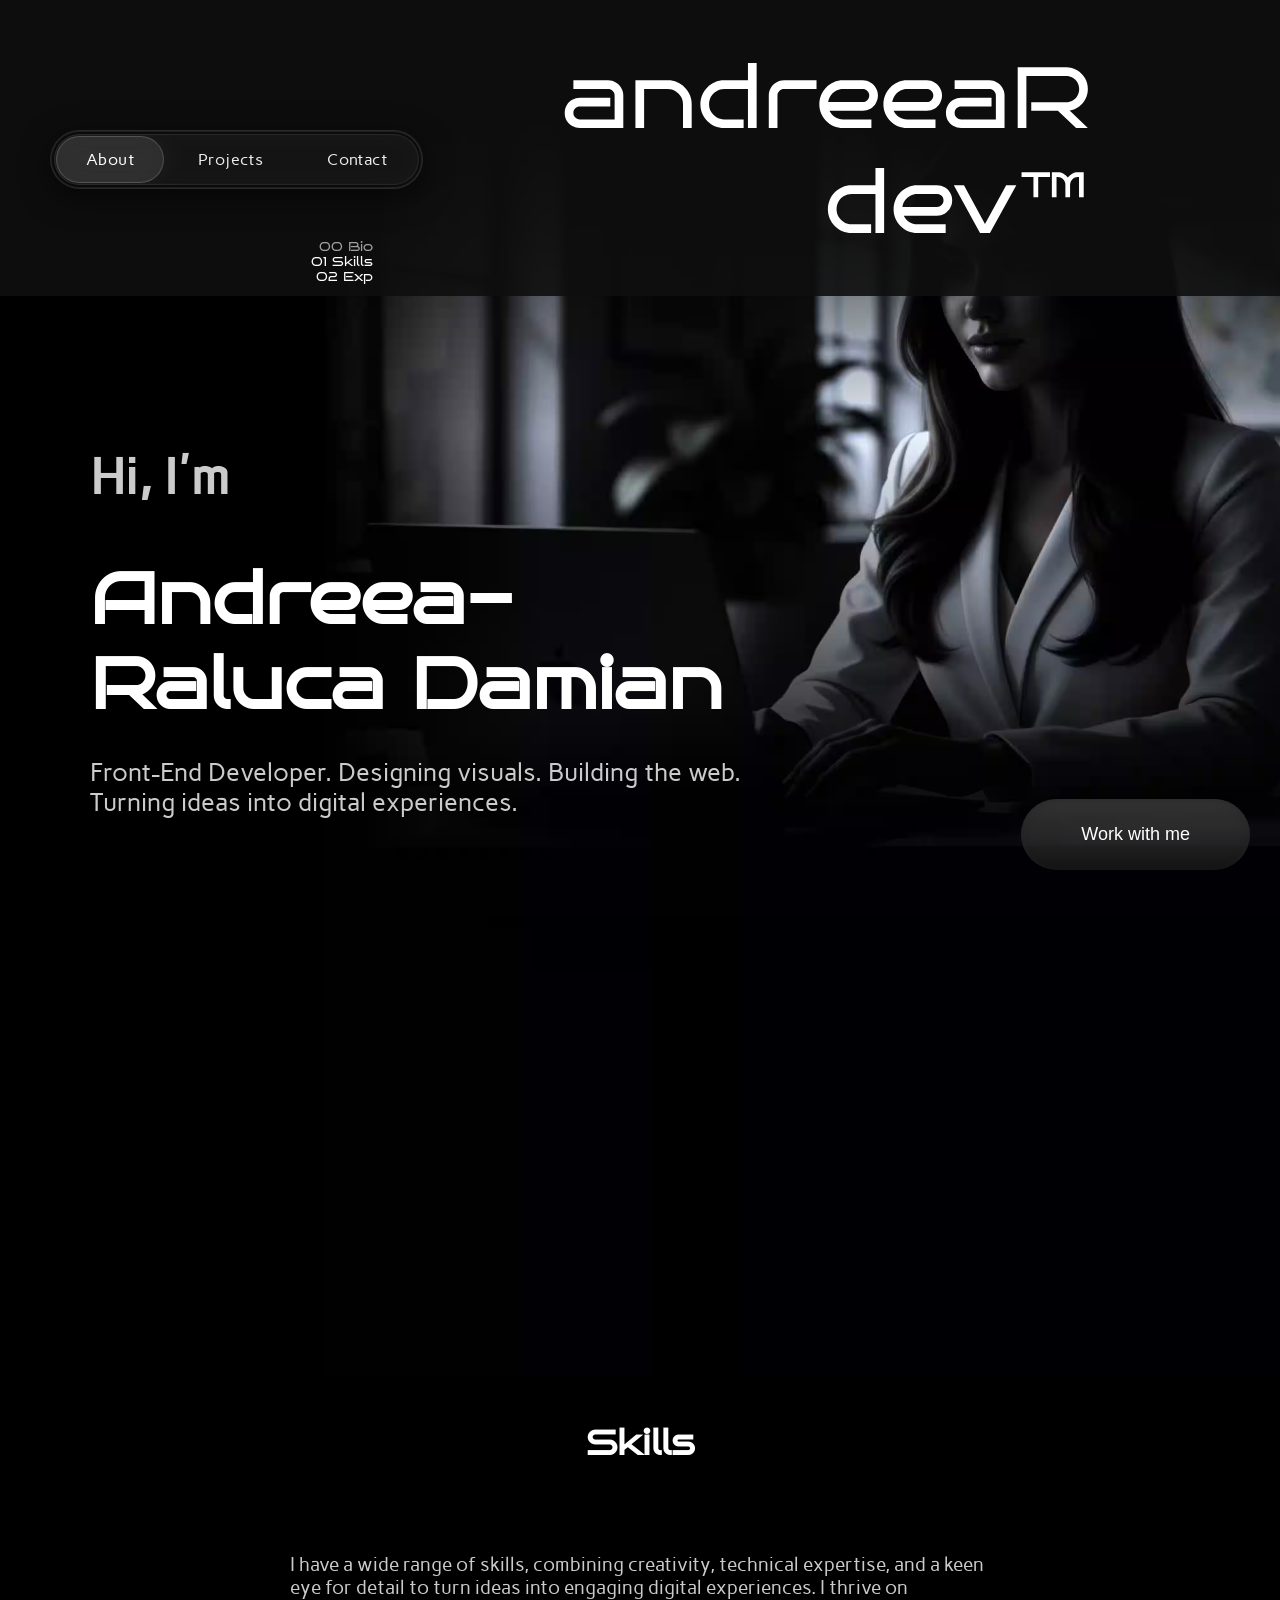
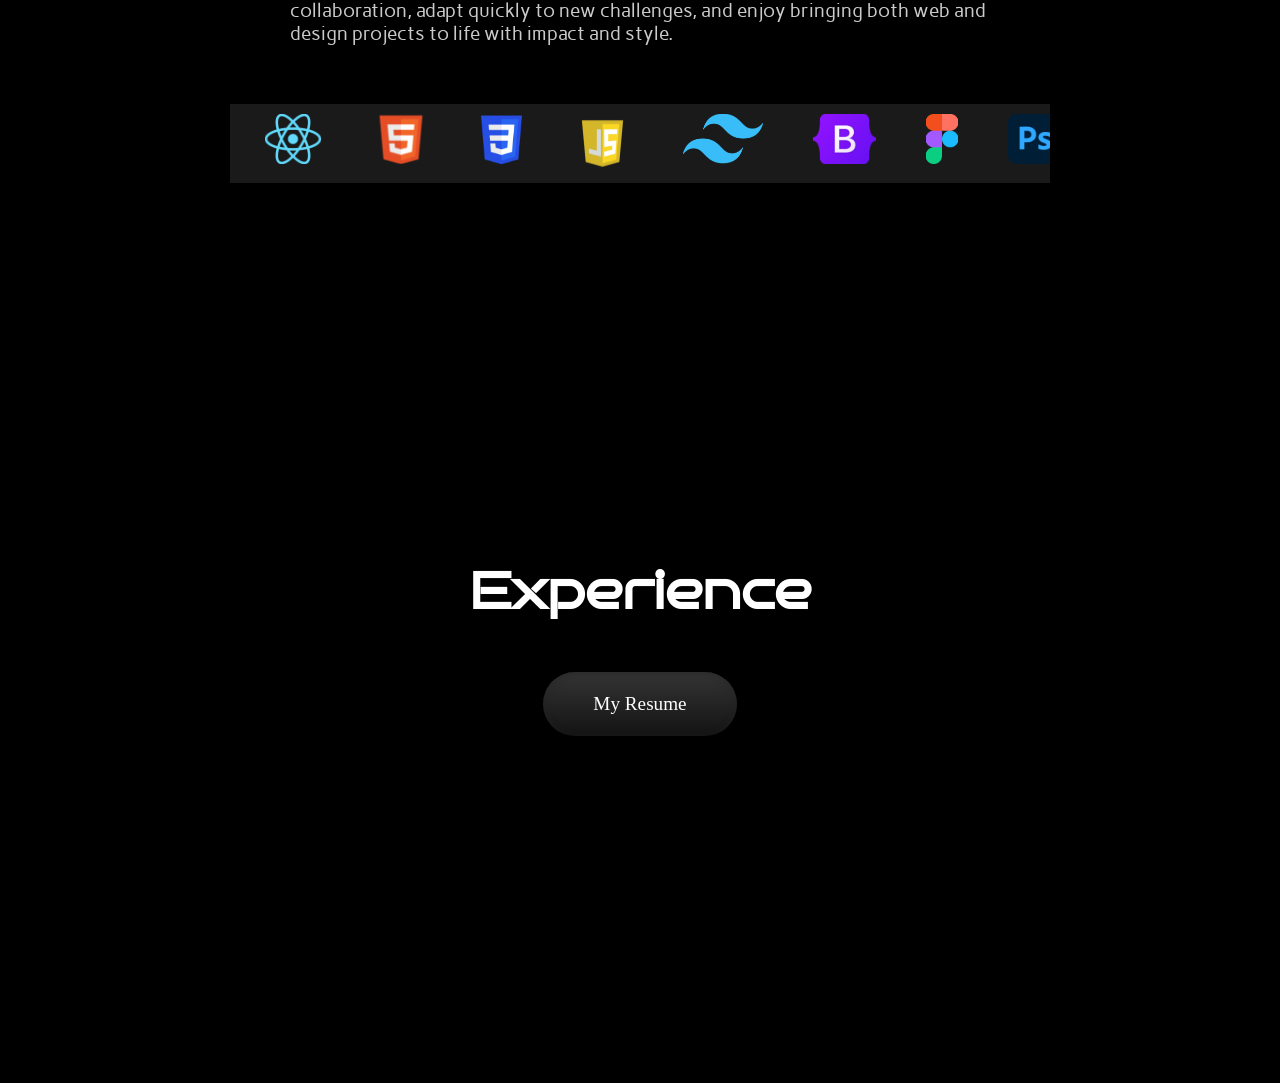
==== index.html @ 7f21b992 "first commit" ====
<!DOCTYPE html>
<html lang="en">
<head>
    <meta charset="UTF-8">
    <meta name="viewport" content="width=device-width, initial-scale=1.0">
    <title>andreeaR dev™ | Portfolio</title>
    <link rel="stylesheet" href="style.css">
    <link rel="stylesheet" href='main.css'>
    <script src="index.js" defer></script>
    <link rel="preconnect" href="https://fonts.googleapis.com">
    <link rel="preconnect" href="https://fonts.gstatic.com" crossorigin>
    <link href="https://fonts.googleapis.com/css2?family=Bruno+Ace&family=Carme&display=swap" rel="stylesheet">
</head>
<body>
    <main>
        <nav class="sticky">
            <img src="images/logodev.svg" alt="logo">
            <div class="tablet">
            <div class="nav-wrap">
                <div class="bubble på"></div>
                <div class="bubble hover"></div>
                <ul class="nav">
                    <a class="på" href="index.html">About</a>
                    <a href="projects.html">Projects</a>
                    <a href="contact.html">Contact</a>
                </ul>
            </div>
            <ul class='map active'>
                <a class="utgrått" href="#about">00 Bio</a>
                <a href="#skills">01 Skills</a>
                <a href="#exp">02 Exp</a>
            </ul>
            <ul class="map hidden">
                <a href="#web">03 Web</a>
                <a href="#graphic">04 Graphic</a>
            </ul>
            <ul class="map hidden">
                <a href="#contact">05 Contact</a>
                <a href="#ask">06 Ask</a>
            </ul>
        </nav>
        <div class="text section" id="about">
            <h3>Hi, I'm</h3>
            <h2>Andreea-Raluca Damian</h2>
            <p>Front-End Developer. Designing visuals. Building the web. Turning ideas into digital experiences.</p>
        </div>
        </div>
        <div class="btn">
            <button class="sticky">Work with me</button>
        </div>
        <div class="break"></div>
        <div class="skills section" id="skills">
            <h2>Skills</h2>
            <p>I have a wide range of skills, combining creativity, technical expertise, and a keen eye for detail to turn ideas into engaging digital experiences. I thrive on collaboration, adapt quickly to new challenges, and enjoy bringing both web and design projects to life with impact and style. </p>
            <div class="carusel-wrap">
                <div class="carusel">
                    <img src="images/image 1.svg" alt="react logo">
                    <img src="images/image 2.svg" alt="html logo">
                    <img src="images/image 3.svg" alt="css logo">
                    <img src="images/image 4.svg" alt="javascript logo">
                    <img src="images/image 5.svg" alt="tailwind logo">
                    <img src="images/image 6.svg" alt="bootstrap logo">
                    <img src="images/image 7.svg" alt="figma logo" width="20px">
                    <img src="images/image 8.svg" alt="photoshop logo">
                    <img src="images/image 9.svg" alt="illustrator logo">
                    <img src="images/image 10.svg" alt="indesign logo">
                    <img src="images/image 11.svg" alt="angular logo">
                    <img src="images/image 12.svg" alt="vue.js logo">
                    <img src="images/image 13.svg" alt="sass logo">
                    <img src="images/image 14.svg" alt="visual studio code logo">
                    <img src="images/image 15.svg" alt="python logo">
                    <img src="images/image 16.svg" alt="github logo">
                    <img src="images/image 1.svg" alt="react logo">
                    <img src="images/image 2.svg" alt="html logo">
                    <img src="images/image 3.svg" alt="css logo">
                    <img src="images/image 4.svg" alt="javascript logo">
                    <img src="images/image 5.svg" alt="tailwind logo">
                    <img src="images/image 6.svg" alt="bootstrap logo">
                    <img src="images/image 7.svg" alt="figma logo" width="20px">
                    <img src="images/image 8.svg" alt="photoshop logo">
                    <img src="images/image 9.svg" alt="illustrator logo">
                    <img src="images/image 10.svg" alt="indesign logo">
                    <img src="images/image 11.svg" alt="angular logo">
                    <img src="images/image 12.svg" alt="vue.js logo">
                    <img src="images/image 13.svg" alt="sass logo">
                    <img src="images/image 14.svg" alt="visual studio code logo">
                    <img src="images/image 15.svg" alt="python logo">
                    <img src="images/image 16.svg" alt="github logo">
                </div>
            </div>
        </div>
        <div class="break2"></div>
        <div class="exp section" id="exp">
            <h2>Experience</h2>
            <a href="files/CV-Andreea-Raluca-Damian.pdf" target="_blank" class="expe">My Resume</a>
        </div>
    </main>
</body>
</html>
---- style.css ----
h2{
    color: rgb(255, 255, 255);
    font-size: 32px;
    font-family: "Bruno Ace", sans-serif;
    margin: 30px 0;
}

p, h3{
    color: rgb(203, 203, 203);
    font-family: "Carme", sans-serif;
}
h3{
    font-size: 30px;
}

div.text{
    margin: 50px 30px;
}

.expe{
    color: white;
    padding: 20px 30px;
    margin-top: 20px;
    border: 1px;
    border-radius: 30px;
    border-color: rgb(117, 117, 117, 0.7);
    cursor: pointer;
    background: linear-gradient(180deg, rgba(70, 70, 70, 0.75),rgba(30, 30, 30, 0.65));
    box-shadow: inset 0 2px 7px rgba(35, 35, 35, 0.6);
}
.carusel-wrap {
    overflow: hidden;
    background: #1a1a1a; 
    padding: 10px;
}

.carusel{
    display: flex;
    width: calc(200%); 
    animation: scroll 15s linear infinite;
}

.carusel img { 
    margin: 0 25px;
    object-fit: contain;
}

.skills p{
    width: fit-content;
    display: flex;
    flex-direction: column;
    justify-content: center;
    align-items: center;
    padding: 40px;
    gap: 40px;
}

.skills h2{
    justify-self: center;
    font-size: larger;
}

@keyframes scroll {
    0% { transform: translateX(0); }
    100% { transform: translateX(-50%); }
}

.exp{
    display: flex;
    flex-direction: column;
    align-items: center;
    justify-content: center;
    height: 500px;
    padding-bottom: 100px;
}

@media (min-width:1400px) {
    div.carusel-wrap{
        width: 100%;
        margin-top: 50px;
    }
    nav.sticky img{
        justify-content: flex-end;

    }
    nav.sticky{
        gap:300px;
        justify-content: space-between;
    }
    body{
        background-image:url('images/bild\ desktop\ about.avif') ;
        background-position: bottom;
        background-repeat: no-repeat;
        background-size: cover;
    }
}
---- main.css ----
body{
    background-image: url('images/mobil\ bild\ svartvit.avif');
    background-size: cover;
    background-position: center;
    background-repeat: no-repeat;
    background-color: black;
    margin: 0;
    padding: 0;
}
:root {
    --glass-bg: rgba(15, 15, 15, 0.45);
    --glass-border: rgba(255, 255, 255, 0.12);
    --glass-highlight: rgba(255, 255, 255, 0.08);
    --glass-shadow: rgba(0, 0, 0, 0.55);
    --accent-color: rgb(162, 161, 161);
}
nav.sticky{
    position: sticky;
    top: 0;     
    z-index: 10;   
    background: rgba(15,15,15,0.9);   
    margin: 0;
}
.main, html{
    margin: 0;
    padding: 0;
}

.nav-wrap {
    top: 0;
    width: fit-content;
    display: block;
    position: relative;
    margin: 30px auto 0 auto;
    padding: 3px;
    background: var(--glass-bg);
    backdrop-filter: blur(20px);
    border-radius: 999px;
    border: 1px solid var(--glass-border);
    box-shadow:
        0 8px 30px var(--glass-shadow),
        inset 0 0 0 1px var(--glass-highlight);
}
.nav-wrap::after {
    content: "";
    inset: -1px;
    border-radius: inherit;
    pointer-events: none;
    background: linear-gradient(
        180deg,
        rgba(255,255,255,0.22),
        rgba(255,255,255,0.02)
    );
    opacity: 0.10;
}

.nav {
    width: fit-content;
    margin: 0;
    padding: 2px;
    position: relative;
    anchor-name: --nav;
}
.nav a:hover {
    anchor-name: --nav;
}


.bubble.hover {
    position-anchor: --nav;
    opacity: 0.6;
}

.nav a {
    position: relative;
    z-index: 3;
    display: inline-block;
    padding: 14px 30px;
    color: rgba(255,255,255,0.92);
    text-decoration: none;
    font-size: 14px;
    font-family: 'Carme', sans-serif;
    letter-spacing: 0.4px;
    transition: color 0.2s ease;
}

.nav a:hover {
    color: white;
}

.nav a.på {
    anchor-name: --active;
    color: white;
}

.bubble {
    position: absolute;
    z-index: 1;
    top: anchor(top);
    right: anchor(right);
    bottom: anchor(bottom);
    left: anchor(left);
    border-radius: 999px;
    background: rgba(255,255,255,0.10);
    backdrop-filter: blur(10px);
    -webkit-backdrop-filter: blur(10px);
    border: 1px solid rgba(255,255,255,0.20);
    box-shadow:
        0 4px 18px rgba(0,0,0,0.05),
        inset 0 0 0 1px rgba(255,255,255,0.02);
    transition: all 0.25s ease;
}

.bubble.på {
    position-anchor: --active;
}

.bubble.hover {
    position-anchor: --nav;
    opacity: 0.4;
}

.target {
    position: relative;
    z-index: 0;
}


a{
    color: white;
    text-decoration: none;
}
nav.sticky{
    display: flex;
    flex-direction: column;
}
.hidden{
    display: none;
}
.active{
    display: block;
    display: flex;
    flex-direction: column;
    align-items: flex-end;
    margin: 12px 50px;
    padding: 0;
}
.utgrått{
    color: var(--accent-color);
}

nav img{
    margin: 25px;
    
}

ul a{
    font-family: "Bruno Ace", sans-serif;
    font-size: x-small;
    cursor: pointer;
}

.break{
    height: 500px
}
.break2{
    height: 200px;
}
button.sticky{
    position: fixed;
    bottom: 30px;
    right: 30px;
    color: white;
    padding: 20px 30px;
    border: 1px;
    border-radius: 30px;
    border-color: rgb(117, 117, 117, 0.7);
    cursor: pointer;
    z-index: 9;
    background: linear-gradient(180deg, rgba(70, 70, 70, 0.75),rgba(30, 30, 30, 0.65));
    box-shadow: inset 0 2px 7px rgba(35, 35, 35, 0.6);
}

@media (min-width:1000px) {
    body{
        background-image: url('images/bild\ tablet\ about.avif');
        background-size: cover;
        background-repeat: no-repeat;
    }
    nav.sticky {
        display: flex;
        flex-direction: row-reverse;
        justify-content: center;
        align-items: center;
        padding: 0px 50px;

        img{
            flex-grow: 1;
            height: 170px;
            margin: 0;
        }
    }
    div.tablet{
        margin-top: 100px;
    }
    ul.map{
        margin-top: 50px;
        a{
            font-size: small;
        }
    }
    .skills{
        display: flex;
        flex-direction: column;
        align-items: center;
        justify-content: center;
        p {
            width: 700px;
            font-size: larger;
        }
        h2{
            font-size: 35px;
        }
    }
    .carusel-wrap{
        width: 800px;
    }
    .carusel img{
        height: 50px;
    }
    .carusel img:nth-of-type(7){
            width: 50px;
    }
    .carusel img:nth-of-type(4){
            height: 59px;
    }
    #about{
        width: 700px;
        margin-left: 90px;
        margin-top: 100px;
    }
    main{
        display: flex;
        flex-direction: column;
    }
    p{
        font-size: 25px;
    }
    h3{
        font-size: 50px;
    }
    h2{
        font-size: 70px;
    }
    .exp h2{
        font-size: 50px;
    }
    button.sticky{
        padding: 25px 60px;
        border-radius:999px ;
        font-size: large;
    }
    .exp {
        padding-bottom: 200px;
        a{
            padding: 21px 50px ;
            font-size: larger;
            border-radius: 999px;
        }
    }
    div.nav-wrap{
        a{
            font-size: 16px;
            flex-grow: 1;
        }
    }
}
@media (min-width:1400px) {
    div.carusel-wrap{
        width: 100%;
        margin-top: 50px;
    }
    nav.sticky img{
        justify-content: flex-end;
        width: 350px;

    }
    nav.sticky{
        gap:250px;
        justify-content: space-around;
    }
    ul.nav a{
        padding: 15px 50px;
    }
}
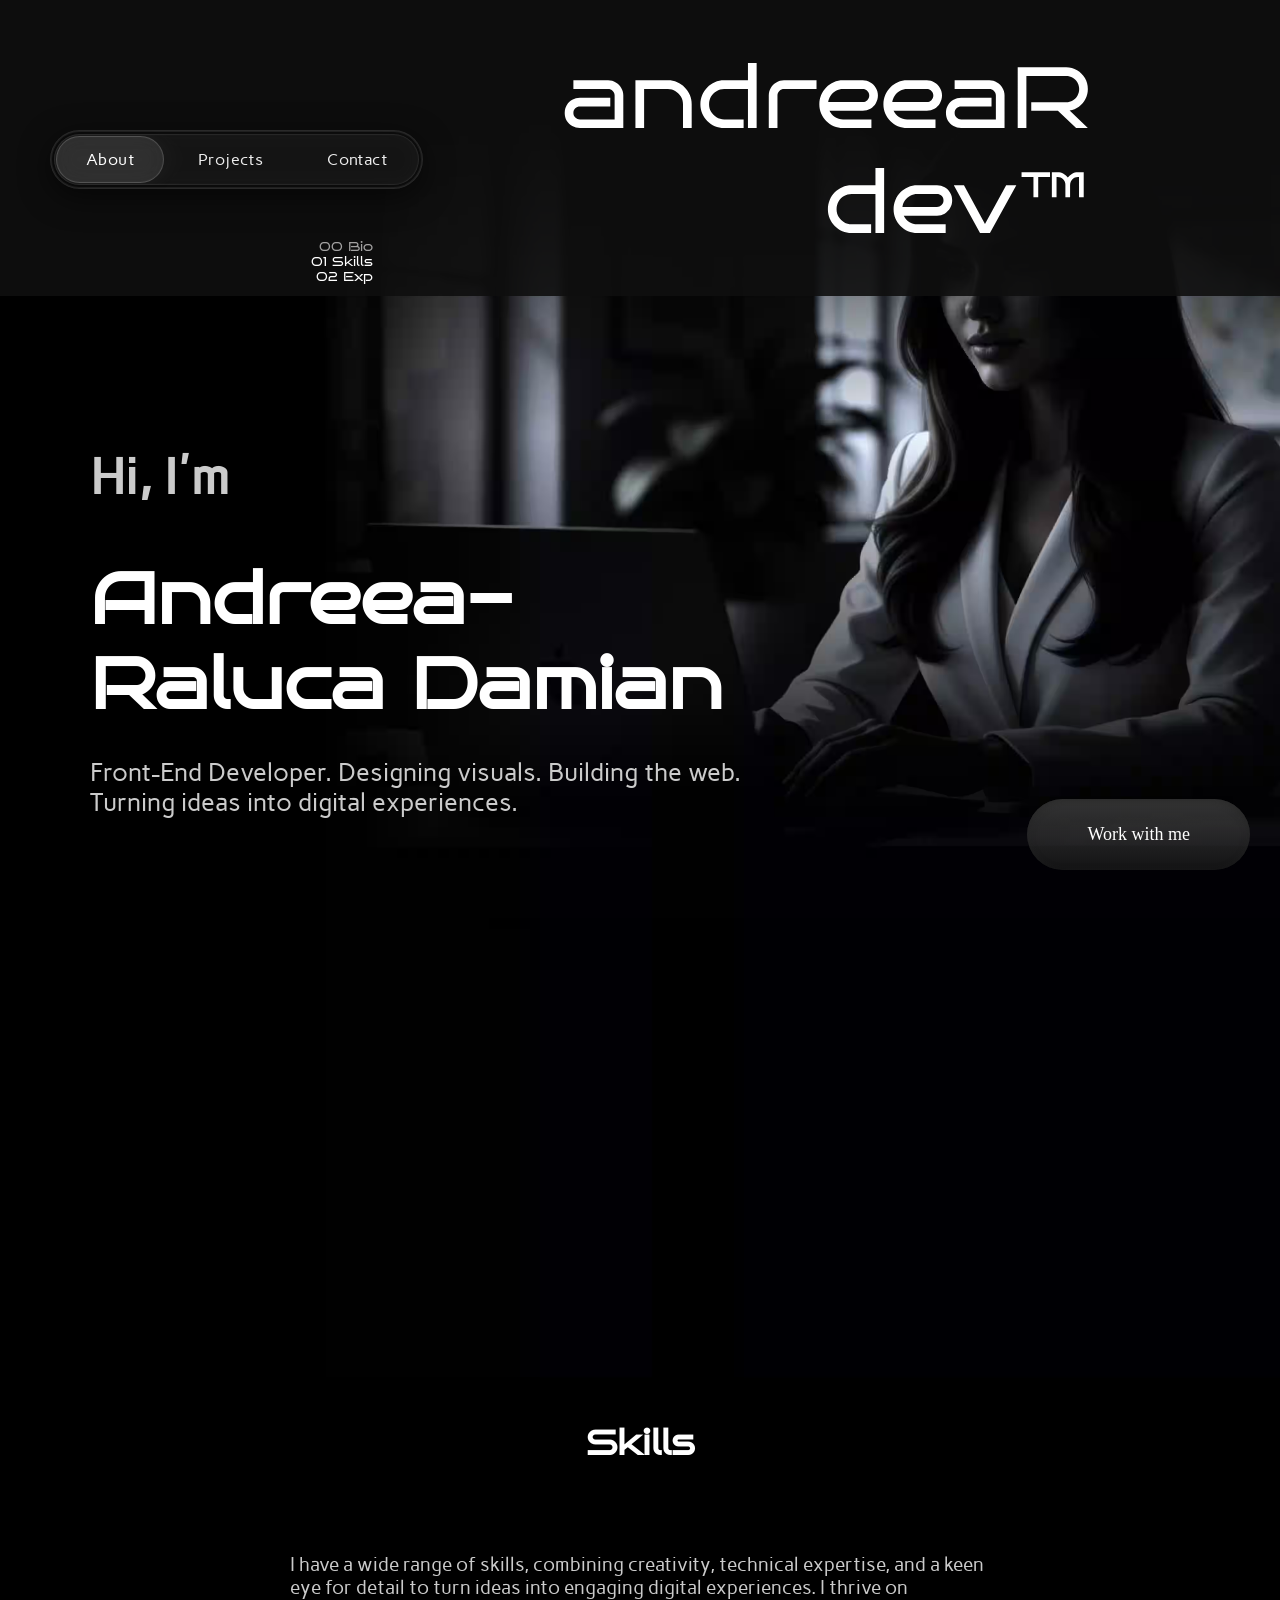
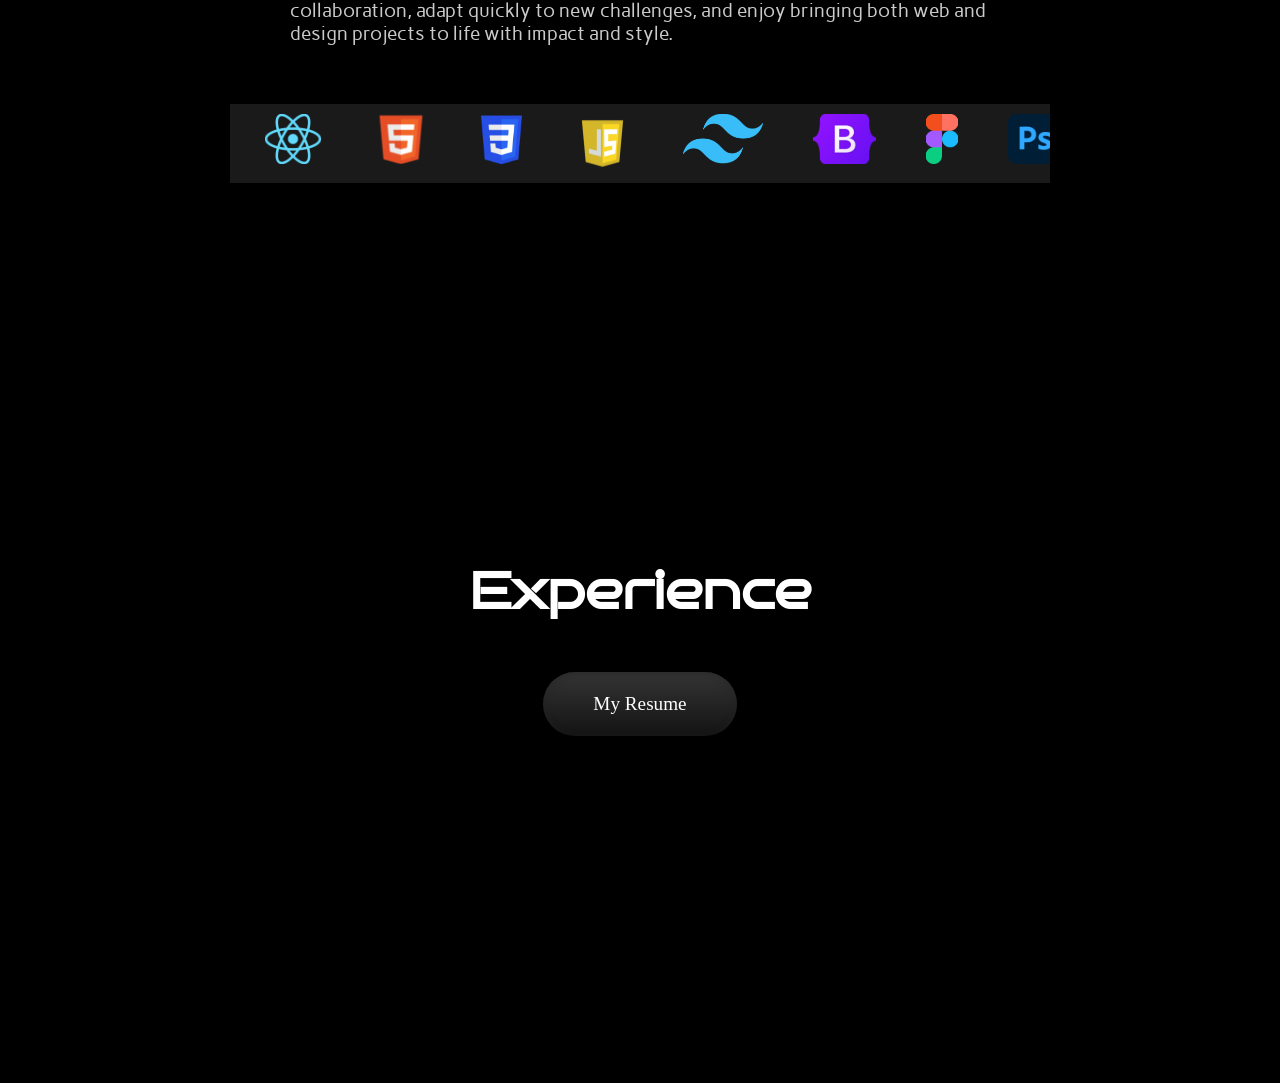
==== commit 7f2253ec: "Fixed the sticky button and the display on articles. Left to do; photos leveling, small fixes to mak" ====
--- a/index.html
+++ b/index.html
@@ -46,7 +46,7 @@
         </div>
         </div>
         <div class="btn">
-            <button class="sticky">Work with me</button>
+            <a class="sticky" href="contact.html">Work with me</a>
         </div>
         <div class="break"></div>
         <div class="skills section" id="skills">
--- a/main.css
+++ b/main.css
@@ -166,7 +166,7 @@
 .break2{
     height: 200px;
 }
-button.sticky{
+a.sticky{
     position: fixed;
     bottom: 30px;
     right: 30px;
@@ -255,7 +255,7 @@
     .exp h2{
         font-size: 50px;
     }
-    button.sticky{
+    a.sticky{
         padding: 25px 60px;
         border-radius:999px ;
         font-size: large;
@@ -271,7 +271,7 @@
     div.nav-wrap{
         a{
             font-size: 16px;
-            flex-grow: 1;
+            flex-grow: 0;
         }
     }
 }
@@ -293,3 +293,8 @@
         padding: 15px 50px;
     }
 }
+@media (min-width:720px) and (max-width:1000px ) {
+    ul.nav a{
+        padding: 18px 60px;
+    }
+}
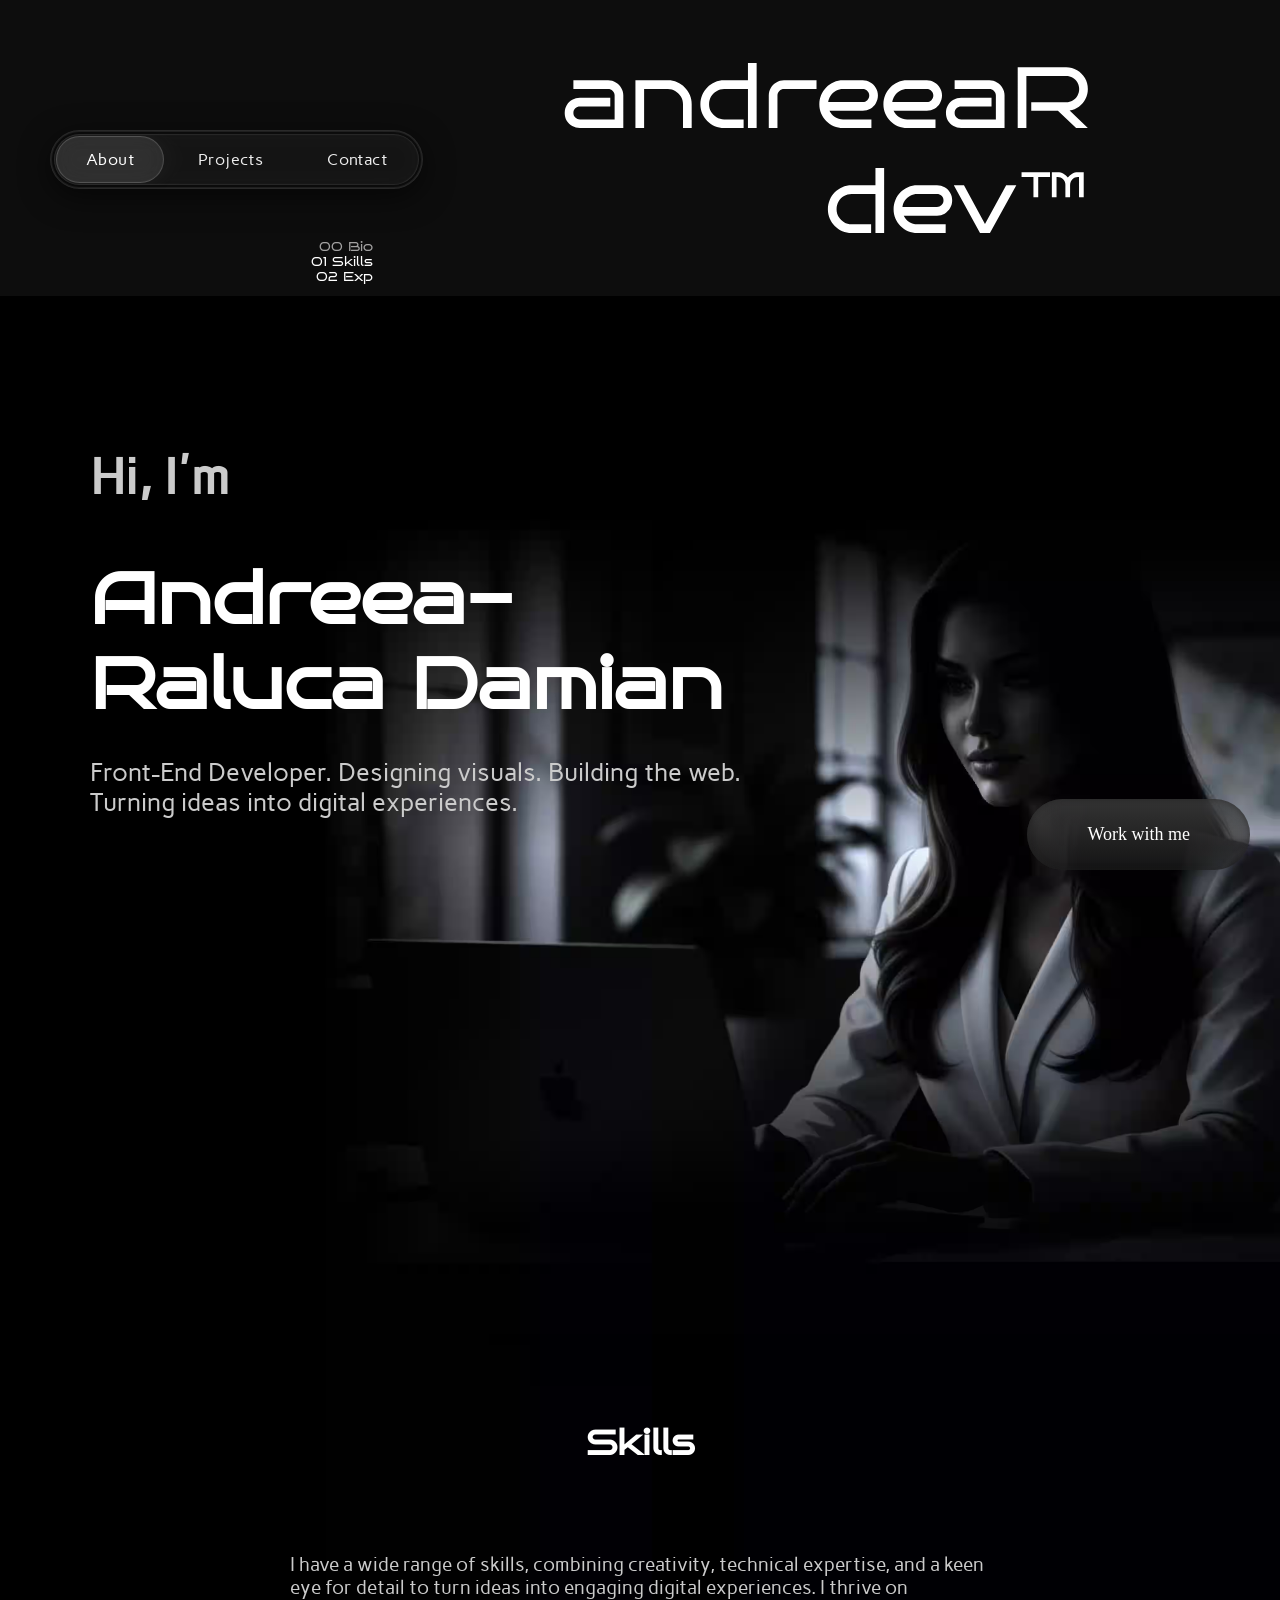
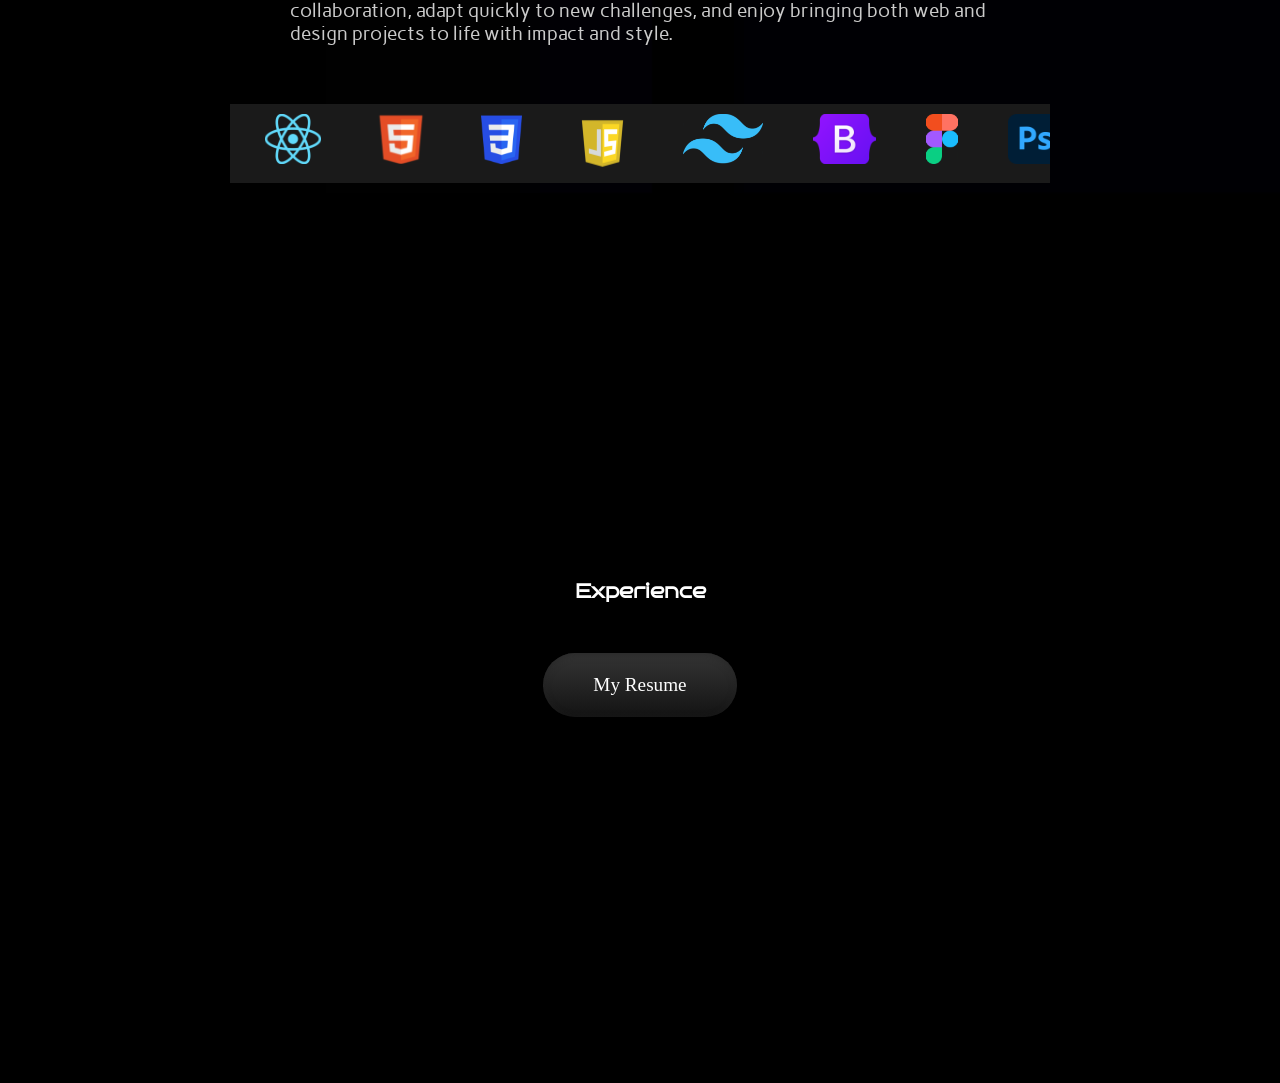
==== commit e39d0770: "Fixed small issues such as the logo floating wierd and images as covers, also font size problems" ====
--- a/index.html
+++ b/index.html
@@ -40,9 +40,12 @@
             </ul>
         </nav>
         <div class="text section" id="about">
-            <h3>Hi, I'm</h3>
-            <h2>Andreea-Raluca Damian</h2>
-            <p>Front-End Developer. Designing visuals. Building the web. Turning ideas into digital experiences.</p>
+            <div>
+                <h3>Hi, I'm</h3>
+                <h2>Andreea-Raluca Damian</h2>
+                <p>Front-End Developer. Designing visuals. Building the web. Turning ideas into digital experiences.</p>
+            </div>
+            <img src="images/bild desktop.avif" class="hidden" alt="Photo of the developer Andreea">
         </div>
         </div>
         <div class="btn">
--- a/style.css
+++ b/style.css
@@ -1,3 +1,7 @@
+
+    .skills h2{
+        text-align: center;
+    }
 
 h2{
     color: rgb(255, 255, 255);
@@ -5,13 +9,16 @@
     font-family: "Bruno Ace", sans-serif;
     margin: 30px 0;
 }
+div#exp h2{
+    font-size: larger;
+}
 
 p, h3{
     color: rgb(203, 203, 203);
     font-family: "Carme", sans-serif;
 }
 h3{
-    font-size: 30px;
+    font-size: 30px
 }
 
 div.text{
@@ -80,9 +87,12 @@
         width: 100%;
         margin-top: 50px;
     }
+    div#about{
+        display: flex;
+        align-items: center;
+    }
     nav.sticky img{
-        justify-content: flex-end;
-
+        object-position: right;
     }
     nav.sticky{
         gap:300px;
--- a/main.css
+++ b/main.css
@@ -1,7 +1,6 @@
 body{
     background-image: url('images/mobil\ bild\ svartvit.avif');
     background-size: cover;
-    background-position: center;
     background-repeat: no-repeat;
     background-color: black;
     margin: 0;
@@ -198,6 +197,7 @@
             flex-grow: 1;
             height: 170px;
             margin: 0;
+            margin-left: auto;
         }
     }
     div.tablet{
@@ -276,18 +276,34 @@
     }
 }
 @media (min-width:1400px) {
+    body{
+        background-image: none;
+    }
     div.carusel-wrap{
         width: 100%;
         margin-top: 50px;
     }
     nav.sticky img{
-        justify-content: flex-end;
         width: 350px;
-
+        float: right;
+        object-position: right;
+    }
+    div#about img.hidden{
+        display: block;
+        width: 1000px;
+        position: absolute;
+        top: 300px;
+        right: 30px;
+        z-index: -2;
+        flex-grow: 1;
+    }
+    div#skills p{
+        width: 1000px;
     }
     nav.sticky{
         gap:250px;
         justify-content: space-around;
+        margin-right: 0;
     }
     ul.nav a{
         padding: 15px 50px;
@@ -298,3 +314,14 @@
         padding: 18px 60px;
     }
 }
+@media (min-width:1633px) {
+    nav.sticky{
+        gap: 300px;
+    }
+}
+
+@media (min-width:1833px) {
+    nav.sticky{
+        gap: 500px;
+    }
+}
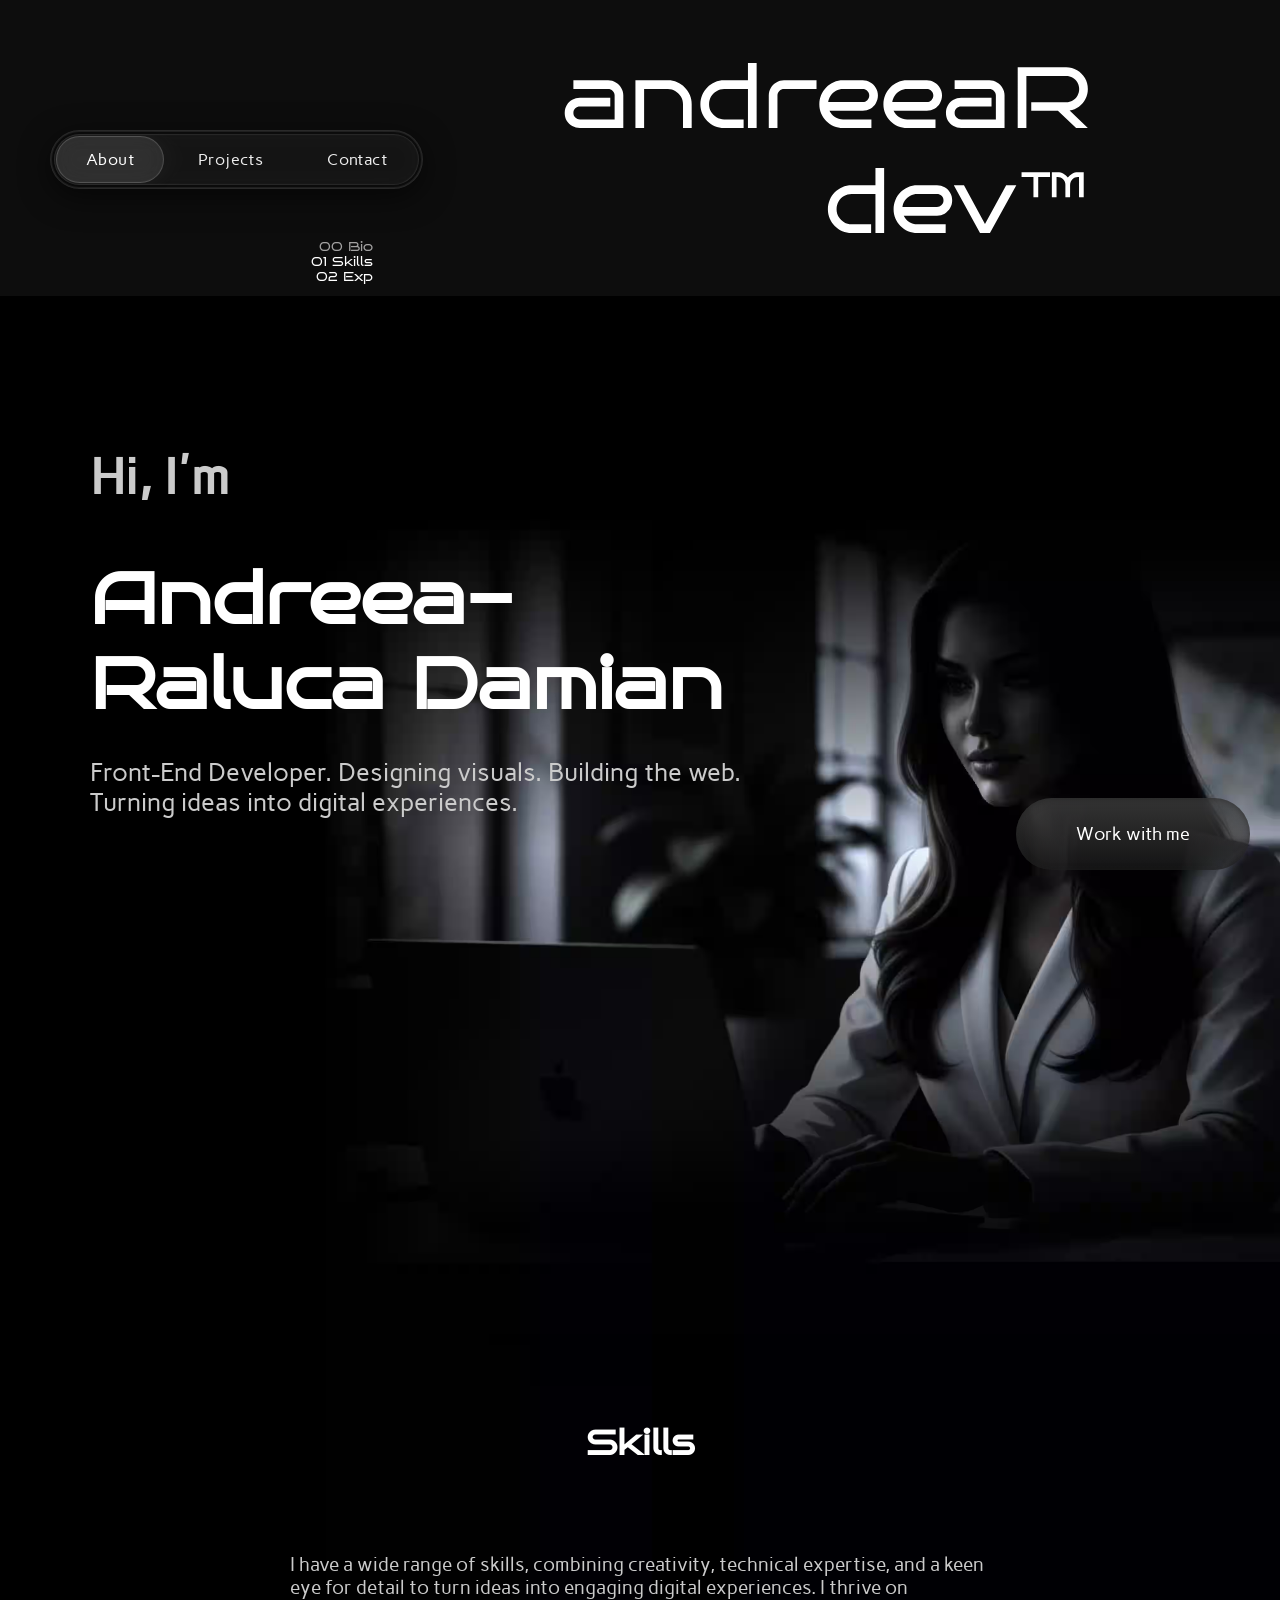
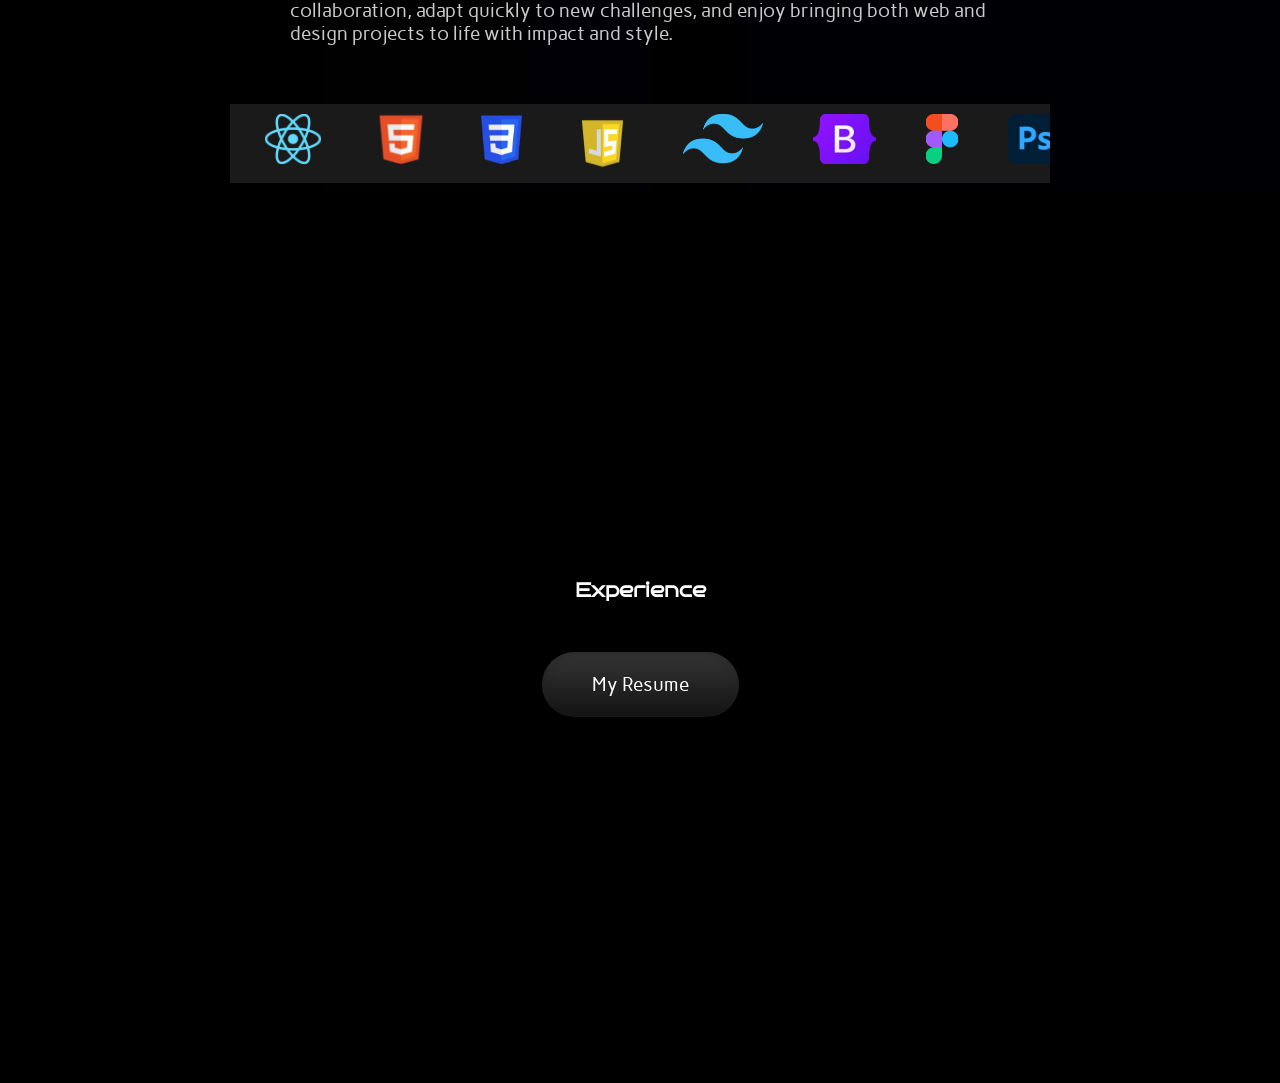
==== commit a3f077ed: "Small fixes such as font family and icons carusell fix" ====
--- a/index.html
+++ b/index.html
@@ -3,7 +3,7 @@
 <head>
     <meta charset="UTF-8">
     <meta name="viewport" content="width=device-width, initial-scale=1.0">
-    <title>andreeaR dev™ | Portfolio</title>
+    <title>andreeaR dev™ | Portfolio | About</title>
     <link rel="stylesheet" href="style.css">
     <link rel="stylesheet" href='main.css'>
     <script src="index.js" defer></script>
@@ -89,6 +89,22 @@
                     <img src="images/image 14.svg" alt="visual studio code logo">
                     <img src="images/image 15.svg" alt="python logo">
                     <img src="images/image 16.svg" alt="github logo">
+                    <img src="images/image 1.svg" alt="react logo">
+                    <img src="images/image 2.svg" alt="html logo">
+                    <img src="images/image 3.svg" alt="css logo">
+                    <img src="images/image 4.svg" alt="javascript logo">
+                    <img src="images/image 5.svg" alt="tailwind logo">
+                    <img src="images/image 6.svg" alt="bootstrap logo">
+                    <img src="images/image 7.svg" alt="figma logo" width="20px">
+                    <img src="images/image 8.svg" alt="photoshop logo">
+                    <img src="images/image 9.svg" alt="illustrator logo">
+                    <img src="images/image 10.svg" alt="indesign logo">
+                    <img src="images/image 11.svg" alt="angular logo">
+                    <img src="images/image 12.svg" alt="vue.js logo">
+                    <img src="images/image 13.svg" alt="sass logo">
+                    <img src="images/image 14.svg" alt="visual studio code logo">
+                    <img src="images/image 15.svg" alt="python logo">
+                    <img src="images/image 16.svg" alt="github logo">
                 </div>
             </div>
         </div>
--- a/style.css
+++ b/style.css
@@ -30,6 +30,7 @@
     padding: 20px 30px;
     margin-top: 20px;
     border: 1px;
+    font-family: 'Carme', sans-serif;
     border-radius: 30px;
     border-color: rgb(117, 117, 117, 0.7);
     cursor: pointer;
@@ -45,7 +46,7 @@
 .carusel{
     display: flex;
     width: calc(200%); 
-    animation: scroll 15s linear infinite;
+    animation: scroll 11s linear infinite;
 }
 
 .carusel img { 
--- a/main.css
+++ b/main.css
@@ -167,6 +167,7 @@
 }
 a.sticky{
     position: fixed;
+    font-family: 'Carme', sans-serif;
     bottom: 30px;
     right: 30px;
     color: white;
@@ -179,7 +180,12 @@
     background: linear-gradient(180deg, rgba(70, 70, 70, 0.75),rgba(30, 30, 30, 0.65));
     box-shadow: inset 0 2px 7px rgba(35, 35, 35, 0.6);
 }
-
+@media (min-width:650px) {
+    nav.sticky img{
+        width: 500px;
+        align-self: center;
+    }
+}
 @media (min-width:1000px) {
     body{
         background-image: url('images/bild\ tablet\ about.avif');
